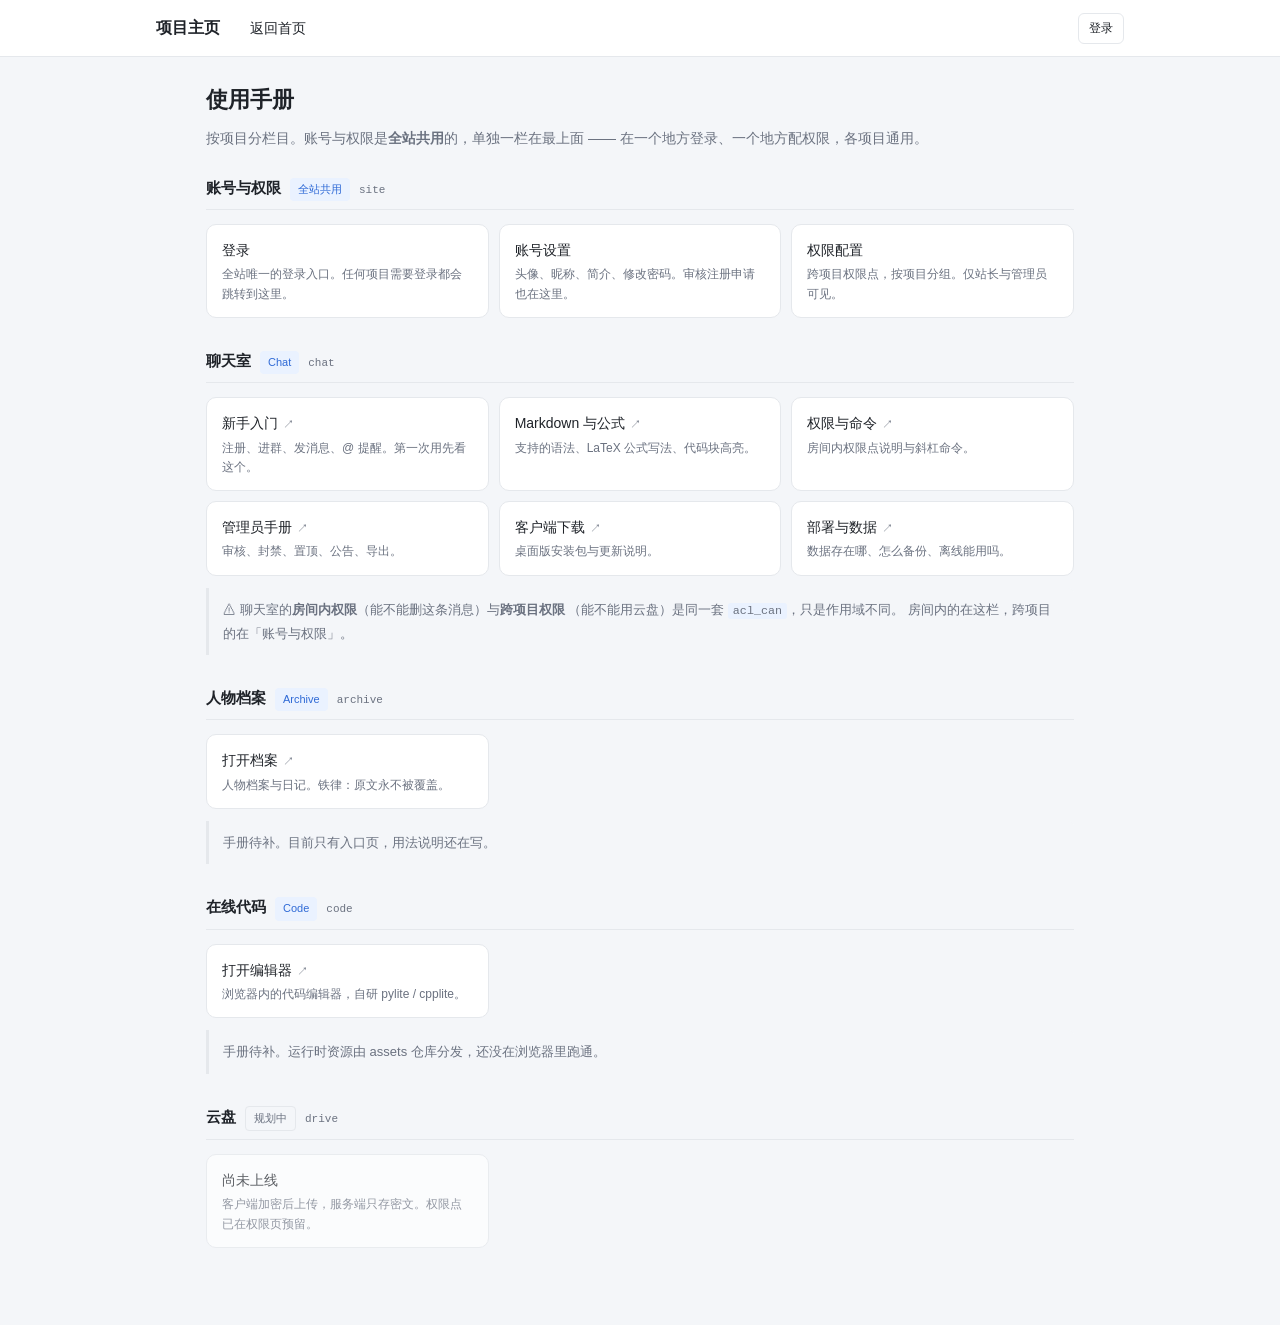
==== docs/index.html @ f7e34aa9 "S-126 私有项目名不落进公开源码：删 perm.html 硬编码项目名映射（含注释里抄写真实名字的二次踩坑）；主页隐藏入口补编号与能力边界说明" ====
<!DOCTYPE html>
<html lang="zh-CN">
<head>
<meta charset="utf-8">
<meta name="viewport" content="width=device-width,initial-scale=1">
<title>使用手册 · 全站</title>
<link rel="icon" href="data:image/svg+xml,%3Csvg xmlns='http://www.w3.org/2000/svg' viewBox='0 0 32 32'%3E%3Crect width='32' height='32' rx='7' fill='%233b7ff2'/%3E%3Cpath d='M8 11h16M8 16h11' stroke='%23fff' stroke-width='2.4' stroke-linecap='round'/%3E%3C/svg%3E">
<link rel="stylesheet" href="../assets/style.css">
<style>
  /* 本页只加"栏目分组"与"卡片列表"两类样式，
     配色一律复用 assets/style.css —— 换主题时手册必须跟着变，
     否则从主页点进来颜色突变，看着像跳到了别的站。 */
  .doc-wrap { max-width: 900px; margin: 0 auto; padding: 24px 16px 48px; }
  .doc-lead { font-size: 14px; color: var(--dim); line-height: 1.8; margin: 0 0 24px; }

  /* 栏目：按项目分。★ 这是"统一界面 + 分栏目"的核心 ——
     每个项目一个 section，项目下线时整段删掉，其余不受影响。 */
  .sec { margin-bottom: 30px; }
  .sec-h { display: flex; align-items: baseline; gap: 9px;
           padding-bottom: 8px; border-bottom: 1px solid var(--border); margin-bottom: 14px; }
  .sec-name { font-size: 15px; font-weight: 600; }
  .sec-tag { font-size: 11px; padding: 2px 8px; border-radius: 4px;
             background: var(--brand-soft); color: var(--brand-dark); }
  .sec-tag-planned { background: transparent; border: 1px solid var(--border); color: var(--dim); }
  .sec-key { font-size: 11px; color: var(--dim); font-family: ui-monospace, monospace; }

  .cards { display: grid; grid-template-columns: repeat(auto-fill, minmax(240px, 1fr)); gap: 10px; }
  .card { display: block; padding: 13px 15px; border: 1px solid var(--border);
          border-radius: var(--radius); background: var(--panel);
          text-decoration: none; color: inherit; }
  .card:hover { border-color: var(--brand); }
  .card-t { font-size: 14px; font-weight: 500; margin-bottom: 3px; }
  .card-d { font-size: 12px; color: var(--dim); line-height: 1.6; }

  /* 外部项目手册：标出来，让用户知道会跳到别处 */
  .card-ext .card-t::after {
    content: '↗'; font-size: 11px; color: var(--dim); margin-left: 5px;
  }

  .note { font-size: 13px; color: var(--dim); line-height: 1.8;
          background: var(--bg); border-left: 3px solid var(--border);
          padding: 10px 14px; border-radius: 0 6px 6px 0; }
  .note code { font-family: ui-monospace, monospace; }
</style>
</head>
<body>

<nav class="nav">
  <div class="nav-inner">
    <a class="logo" href="../index.html">项目主页</a>
    <div class="nav-links"><a href="../index.html">返回首页</a></div>
    <div id="acctHost" class="acct-host"></div>
  </div>
</nav>

<div class="doc-wrap">
  <h1 style="font-size:22px;margin:0 0 6px">使用手册</h1>
  <p class="doc-lead">
    按项目分栏目。账号与权限是<b>全站共用</b>的，单独一栏在最上面 ——
    在一个地方登录、一个地方配权限，各项目通用。
  </p>

  <!-- ── 集群层：账号与权限 ──────────────────────────────────
       ★ 排最前，因为它是跨项目的：不管你要用哪个项目，
         先得有账号、有权限。放最后的话新用户会先钻进某个
         项目的手册，卡在"登录不了"上而不知道问题在别处。 -->
  <section class="sec">
    <div class="sec-h">
      <span class="sec-name">账号与权限</span>
      <span class="sec-tag">全站共用</span>
      <span class="sec-key">site</span>
    </div>
    <div class="cards">
      <a class="card" href="../login.html">
        <div class="card-t">登录</div>
        <div class="card-d">全站唯一的登录入口。任何项目需要登录都会跳转到这里。</div>
      </a>
      <a class="card" href="../account.html">
        <div class="card-t">账号设置</div>
        <div class="card-d">头像、昵称、简介、修改密码。审核注册申请也在这里。</div>
      </a>
      <a class="card" href="../perm.html">
        <div class="card-t">权限配置</div>
        <div class="card-d">跨项目权限点，按项目分组。仅站长与管理员可见。</div>
      </a>
    </div>
  </section>

  <!-- ── 聊天室 ─────────────────────────────────────────── -->
  <section class="sec">
    <div class="sec-h">
      <span class="sec-name">聊天室</span>
      <span class="sec-tag">Chat</span>
      <span class="sec-key">chat</span>
    </div>
    <div class="cards">
      <a class="card card-ext" href="../Chat/docs/getting-started.html">
        <div class="card-t">新手入门</div>
        <div class="card-d">注册、进群、发消息、@ 提醒。第一次用先看这个。</div>
      </a>
      <a class="card card-ext" href="../Chat/docs/markdown.html">
        <div class="card-t">Markdown 与公式</div>
        <div class="card-d">支持的语法、LaTeX 公式写法、代码块高亮。</div>
      </a>
      <a class="card card-ext" href="../Chat/docs/permissions.html">
        <div class="card-t">权限与命令</div>
        <div class="card-d">房间内权限点说明与斜杠命令。</div>
      </a>
      <a class="card card-ext" href="../Chat/docs/admin.html">
        <div class="card-t">管理员手册</div>
        <div class="card-d">审核、封禁、置顶、公告、导出。</div>
      </a>
      <a class="card card-ext" href="../Chat/docs/client.html">
        <div class="card-t">客户端下载</div>
        <div class="card-d">桌面版安装包与更新说明。</div>
      </a>
      <a class="card card-ext" href="../Chat/docs/deploy.html">
        <div class="card-t">部署与数据</div>
        <div class="card-d">数据存在哪、怎么备份、离线能用吗。</div>
      </a>
    </div>
    <div class="note" style="margin-top:12px">
      ⚠ 聊天室的<b>房间内权限</b>（能不能删这条消息）与<b>跨项目权限</b>
      （能不能用云盘）是同一套 <code>acl_can</code>，只是作用域不同。
      房间内的在这栏，跨项目的在「账号与权限」。
    </div>
  </section>

  <!-- ── 档案 ───────────────────────────────────────────── -->
  <section class="sec">
    <div class="sec-h">
      <span class="sec-name">人物档案</span>
      <span class="sec-tag">Archive</span>
      <span class="sec-key">archive</span>
    </div>
    <div class="cards">
      <a class="card card-ext" href="../Archive/index.html">
        <div class="card-t">打开档案</div>
        <div class="card-d">人物档案与日记。铁律：原文永不被覆盖。</div>
      </a>
    </div>
    <div class="note" style="margin-top:12px">
      手册待补。目前只有入口页，用法说明还在写。
    </div>
  </section>

  <!-- ── 代码 ───────────────────────────────────────────── -->
  <section class="sec">
    <div class="sec-h">
      <span class="sec-name">在线代码</span>
      <span class="sec-tag">Code</span>
      <span class="sec-key">code</span>
    </div>
    <div class="cards">
      <a class="card card-ext" href="../Code/index.html">
        <div class="card-t">打开编辑器</div>
        <div class="card-d">浏览器内的代码编辑器，自研 pylite / cpplite。</div>
      </a>
    </div>
    <div class="note" style="margin-top:12px">
      手册待补。运行时资源由 assets 仓库分发，还没在浏览器里跑通。
    </div>
  </section>

  <!-- ── 云盘 ───────────────────────────────────────────── -->
  <section class="sec">
    <div class="sec-h">
      <span class="sec-name">云盘</span>
      <span class="sec-tag sec-tag-planned">规划中</span>
      <span class="sec-key">drive</span>
    </div>
    <div class="cards">
      <div class="card" style="opacity:.7;cursor:default">
        <div class="card-t">尚未上线</div>
        <div class="card-d">客户端加密后上传，服务端只存密文。权限点已在权限页预留。</div>
      </div>
    </div>
  </section>

</div>

<script src="../assets/identity.js"></script>
<script>
  SiteIdentity && SiteIdentity.mount(document.getElementById('acctHost'));
</script>
</body>
</html>
---- assets/style.css ----
/* ==================================================================
 * 个人主页样式 —— 无外部依赖，全部使用系统字体
 * ================================================================== */
:root{
  --brand:#3b7ff2; --brand-dark:#2f6ad6; --brand-soft:#eaf2ff;
  --bg:#f4f6f9; --panel:#fff; --text:#1f2329; --dim:#6b7280;
  --border:#e5e8ec; --radius:10px;
}
body.dark{
  --brand:#4d8bf5; --brand-dark:#3b7ff2; --brand-soft:#1b2735;
  --bg:#101216; --panel:#171a1f; --text:#e6e6e6; --dim:#9aa0a6;
  --border:#2a2e35;
}
*{box-sizing:border-box}
body{
  margin:0; background:var(--bg); color:var(--text);
  font-family:-apple-system,BlinkMacSystemFont,"Segoe UI","PingFang SC","Hiragino Sans GB","Microsoft YaHei",sans-serif;
  font-size:15px; line-height:1.75; -webkit-text-size-adjust:100%;
}
a{color:var(--brand);text-decoration:none}
a:hover{text-decoration:underline}
code{background:var(--brand-soft);padding:1px 5px;border-radius:3px;font-family:ui-monospace,Menlo,Consolas,monospace;font-size:.9em}

/* 账号区（Q-Site-S-121）────────────────────────────────
   由 assets/identity.js 渲染。类名必须与 Chat/assets/site.css 那份
   完全一致：两边共用同一个脚本、同一套类，改一处就够。
   ⚠ 上次漏加了这一整段，账号区在页面上裸奔（无高宽、无头像圆形），
     而断言只检查了 index.html 有容器 —— "容器在、样式没加"抓不到。
     所以这次把 .acct-host 也写进锚点，两边一起验。 */
.acct-host { display: flex; align-items: center; gap: 8px; }
.acct-box  { display: flex; align-items: center; gap: 7px; }
.acct-av {
  width: 26px; height: 26px; border-radius: 50%;
  display: inline-flex; align-items: center; justify-content: center;
  color: #fff; font-size: 12px; font-weight: 600; flex: none;
  background-color: #8c8c8c;   /* 首字可能是 emoji，兜底防透明圆 */
}
.acct-owner { box-shadow: 0 0 0 2px var(--brand); }
.acct-admin { box-shadow: 0 0 0 2px var(--border); }
.acct-name { font-size: 13px; font-weight: 500; max-width: 90px;
             overflow: hidden; text-overflow: ellipsis; white-space: nowrap; }
.acct-role { font-size: 11px; padding: 1px 6px; border-radius: 4px;
             background: var(--brand-soft); color: var(--brand-dark); flex: none; }
/* 待审核 / 已封禁必须与正常角色视觉分开：
   登了录却什么都用不了，界面不说，用户只会以为站点坏了。 */
.acct-pending { background: #fff3cd; color: #8a6100; }
.acct-btn {
  font-size: 12px; padding: 4px 10px; border-radius: 6px;
  border: 1px solid var(--border); background: var(--panel); color: var(--text);
  text-decoration: none; cursor: pointer; flex: none; font-family: inherit;
}
.acct-btn:hover { border-color: var(--brand); color: var(--brand); }
.acct-out { border-color: transparent; background: transparent; color: var(--dim); padding: 4px 6px; }
.acct-out:hover { color: #d93025; }
.acct-off { opacity: .65; cursor: default; }
@media (max-width: 560px) { .acct-name, .acct-role { display: none; } }

/* 导航 */
.nav{background:var(--panel);border-bottom:1px solid var(--border);position:sticky;top:0;z-index:50}
.nav-inner{max-width:1000px;margin:0 auto;padding:0 16px;height:56px;display:flex;align-items:center;gap:18px}
.logo{font-size:16px;font-weight:700;color:var(--text);white-space:nowrap}
.logo:hover{text-decoration:none}
.nav-links{display:flex;gap:4px;flex:1}
.nav-links a{padding:6px 12px;border-radius:6px;color:var(--text);font-size:14px}
.nav-links a:hover{background:var(--brand-soft);text-decoration:none}
.icon-btn{border:1px solid var(--border);background:var(--panel);color:var(--text);border-radius:6px;
  width:32px;height:32px;cursor:pointer;font-size:14px;display:flex;align-items:center;justify-content:center}
.icon-btn:hover{border-color:var(--brand);color:var(--brand)}

/* 容器 */
.wrap{max-width:1000px;margin:0 auto;padding:28px 16px 60px}
section{margin-bottom:38px;scroll-margin-top:70px}
h2{font-size:20px;margin:0 0 14px;padding-left:10px;border-left:4px solid var(--brand)}

/* Hero */
.hero{background:linear-gradient(135deg,var(--brand),#2f6ad6);color:#fff;
  border-radius:14px;padding:48px 34px;margin-bottom:34px}
.hero h1{margin:0 0 8px;font-size:32px;line-height:1.35}
.hero .sub{margin:0 0 18px;opacity:.93;font-size:15.5px}
.hero-btns{display:flex;gap:10px;flex-wrap:wrap}
.btn{display:inline-block;padding:9px 20px;border-radius:6px;font-size:14px;cursor:pointer;transition:.15s}
.btn:hover{text-decoration:none;opacity:.9}
.btn-primary{background:#fff;color:var(--brand);font-weight:600}
.btn-ghost{background:rgba(255,255,255,.14);color:#fff;border:1px solid rgba(255,255,255,.4)}

/* 卡片 */
.grid{display:grid;grid-template-columns:repeat(auto-fill,minmax(260px,1fr));gap:14px}
.card{background:var(--panel);border:1px solid var(--border);border-radius:var(--radius);
  padding:18px;transition:.15s;display:block;color:inherit}
.card:hover{border-color:var(--brand);transform:translateY(-2px);text-decoration:none}
.card h3{margin:0 0 6px;font-size:15.5px}
.card p{margin:0;font-size:13.5px;color:var(--dim);line-height:1.65}
.card-icon{font-size:22px;margin-bottom:8px;display:block}

/* 标签 */
.tags{display:flex;flex-wrap:wrap;gap:8px;margin-top:12px}
.tag{background:var(--brand-soft);color:var(--brand);padding:4px 12px;border-radius:14px;font-size:13px}

/* 关于 */
.panel{background:var(--panel);border:1px solid var(--border);border-radius:var(--radius);padding:22px}
.panel p{margin:0 0 12px}
.panel p:last-child{margin-bottom:0}

/* 时间线 */
.timeline{border-left:2px solid var(--border);padding-left:18px;margin-left:6px}
.tl-item{position:relative;padding-bottom:18px}
.tl-item::before{content:'';position:absolute;left:-25px;top:7px;width:10px;height:10px;
  border-radius:50%;background:var(--brand);border:2px solid var(--panel)}
.tl-date{font-size:12.5px;color:var(--dim)}
.tl-title{font-weight:600;font-size:15px;margin:1px 0 2px}
.tl-desc{font-size:13.5px;color:var(--dim)}

/* 页脚 */
.foot{border-top:1px solid var(--border);background:var(--panel);
  padding:26px 16px;text-align:center;color:var(--dim);font-size:13px}
.foot a{color:var(--dim)}

@media(max-width:720px){
  .nav-inner{gap:10px;height:52px}
  .hero{padding:32px 20px}
  .hero h1{font-size:24px}
  .wrap{padding:18px 12px 40px}
}


/* ================= 线性图标 =================
 * 换掉 emoji：跨平台渲染不一致、深色模式下部分 emoji 自带颜色不跟主题变。
 * 本页的深色变量与 Chat 项目不是同一套，所以显式给 --icon 兜底，
 * 不纯靠继承父元素文字色 —— 否则深色下图标可能过暗看不见。 */
:root { --icon: #3b7ff2; }
body.dark { --icon: #7db3ff; }

.ic {
  width: 20px; height: 20px;
  display: inline-block;
  vertical-align: middle;
  flex: none;
  fill: none;
  stroke: currentColor;
  stroke-width: 1.8;
  stroke-linecap: round;
  stroke-linejoin: round;
}
.ic-sm { width: 16px; height: 16px; }
.ic-lg { width: 22px; height: 22px; }
.ic-fill { fill: currentColor; stroke: none; }

.card-icon {
  display: inline-flex;
  align-items: center;
  justify-content: center;
  color: var(--icon);
  margin-bottom: 8px;
}
.card-icon .ic { width: 20px; height: 20px; }

.icon-btn { display: inline-flex; align-items: center; justify-content: center; }
.icon-btn .ic { width: 18px; height: 18px; }


/* 卡片：整张可点，但原来没有任何可点的暗示 */
.card-main { position: relative; }
.card-hit { display: block; color: inherit; text-decoration: none; }
.card-src { z-index: 2; }
.card-link {
  display: inline-block;
  margin-top: 10px;
  color: var(--icon);
  font-size: 13px;
  font-weight: 600;
}
.card-src {
  position: absolute;
  right: 12px; bottom: 12px;
  display: inline-flex; align-items: center; gap: 4px;
  font-size: 12px; color: #888; text-decoration: none;
  padding: 3px 8px; border-radius: 4px;
}
.card-src:hover { background: rgba(0,0,0,.06); color: var(--icon); }
body.dark .card-src:hover { background: rgba(255,255,255,.08); }
.card-src .ic { width: 14px; height: 14px; }
.card:hover { transform: translateY(-2px); }
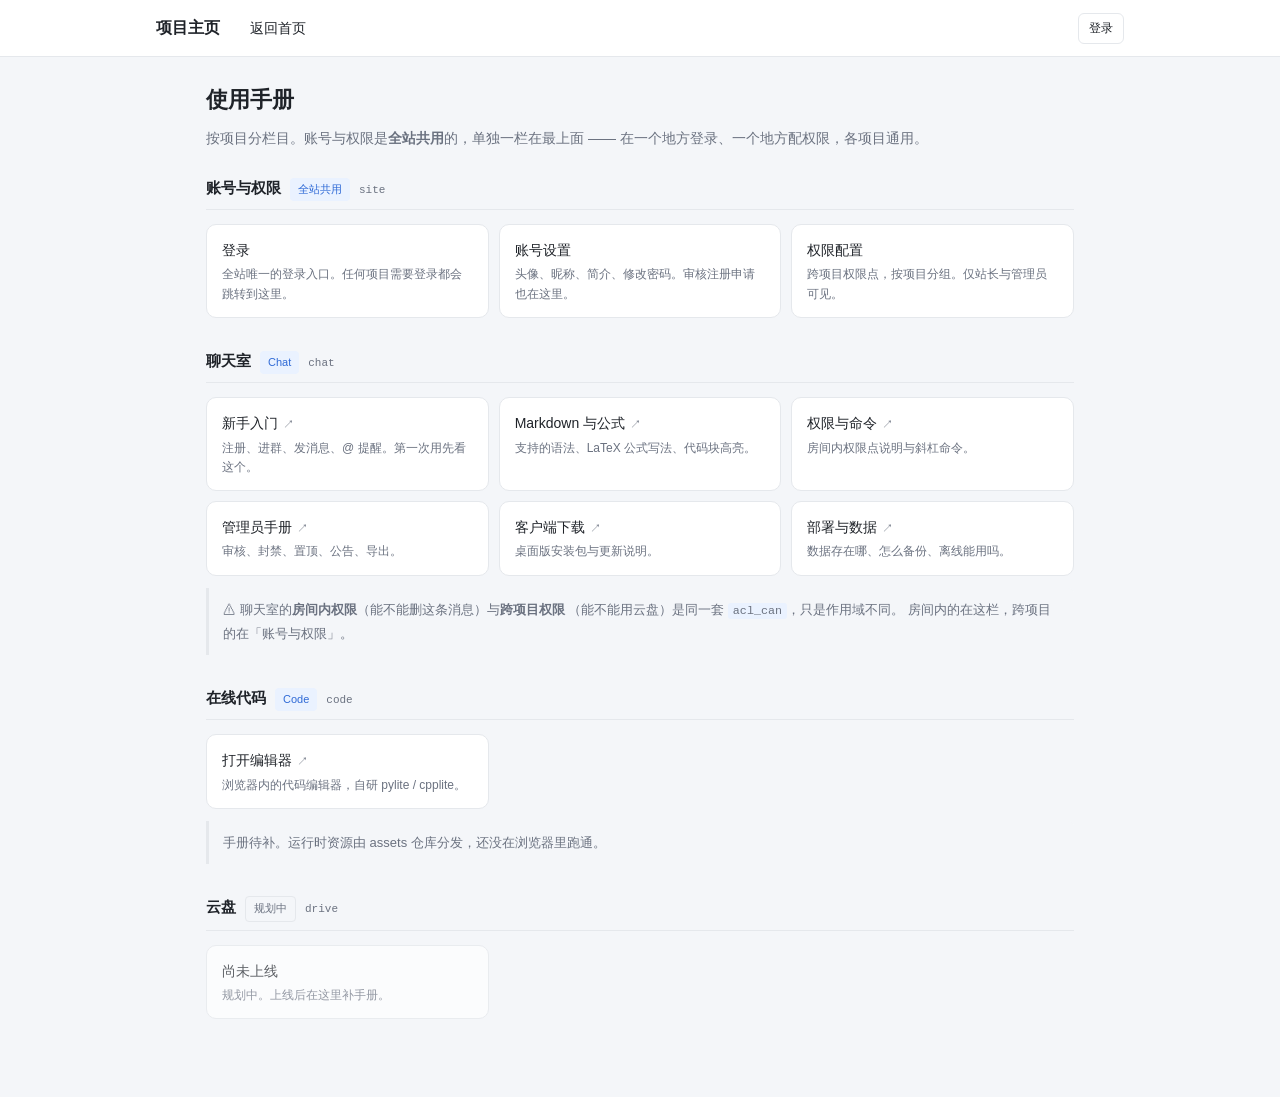
==== commit 2132e292: "S-128 手册总站化：新增 docs/index.html 按项目分栏目（账号与权限排最前）；主页导航加手册入口；私有项目不进公开手册" ====
--- a/docs/index.html
+++ b/docs/index.html
@@ -58,6 +58,13 @@
   <p class="doc-lead">
     按项目分栏目。账号与权限是<b>全站共用</b>的，单独一栏在最上面 ——
     在一个地方登录、一个地方配权限，各项目通用。
+    <!-- ⚠ Q-Chat-S-128：手册总站化。原来每个项目一套手册，
+         现在统一界面、按项目分栏目 —— 项目多了以后，
+         分散的手册会让用户不知道该看哪一份。
+         ⚠ Q-Chat-S-126：本页是公开页面，所以**只列公开项目**。
+         私有项目不进这里 —— 手册按定义要写功能清单与用法，
+         那正是"公开库不留功能清单"要避开的。
+         它们的入口另有安排，不在手册里。 -->
   </p>
 
   <!-- ── 集群层：账号与权限 ──────────────────────────────────
@@ -126,24 +133,6 @@
     </div>
   </section>
 
-  <!-- ── 档案 ───────────────────────────────────────────── -->
-  <section class="sec">
-    <div class="sec-h">
-      <span class="sec-name">人物档案</span>
-      <span class="sec-tag">Archive</span>
-      <span class="sec-key">archive</span>
-    </div>
-    <div class="cards">
-      <a class="card card-ext" href="../Archive/index.html">
-        <div class="card-t">打开档案</div>
-        <div class="card-d">人物档案与日记。铁律：原文永不被覆盖。</div>
-      </a>
-    </div>
-    <div class="note" style="margin-top:12px">
-      手册待补。目前只有入口页，用法说明还在写。
-    </div>
-  </section>
-
   <!-- ── 代码 ───────────────────────────────────────────── -->
   <section class="sec">
     <div class="sec-h">
@@ -172,7 +161,7 @@
     <div class="cards">
       <div class="card" style="opacity:.7;cursor:default">
         <div class="card-t">尚未上线</div>
-        <div class="card-d">客户端加密后上传，服务端只存密文。权限点已在权限页预留。</div>
+        <div class="card-d">规划中。上线后在这里补手册。</div>
       </div>
     </div>
   </section>
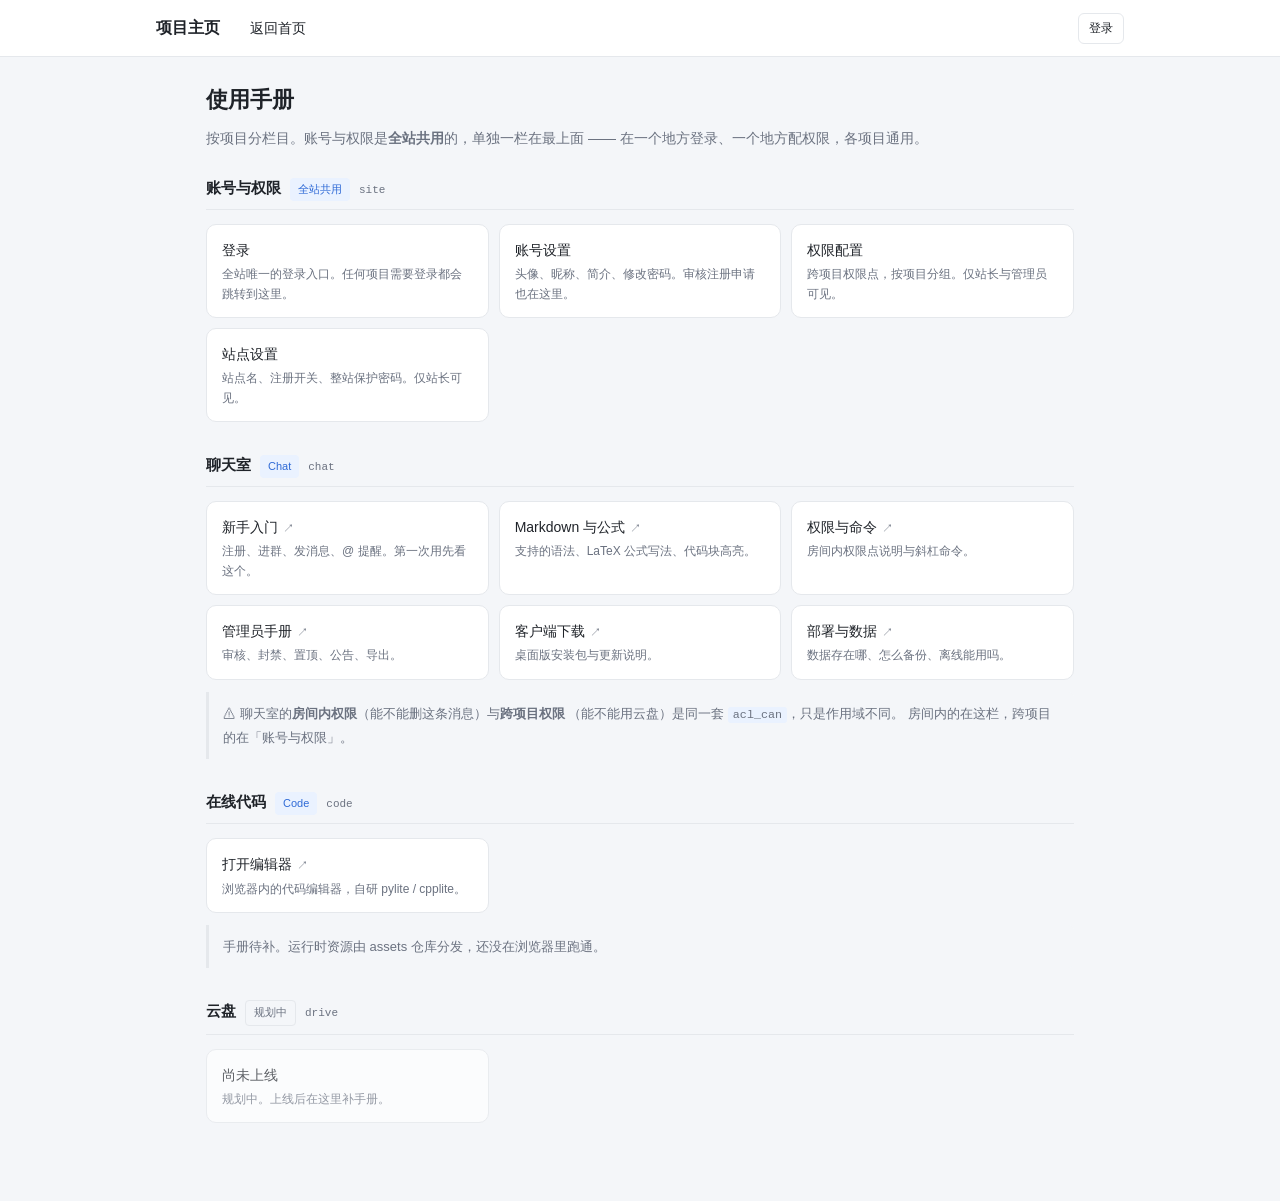
==== commit 28305cb6: "S-135 站点设置页 site.html：站点名/注册开关/保护密码/站长自助解封（三个此前只有服务端函数、无界面的功能）" ====
--- a/docs/index.html
+++ b/docs/index.html
@@ -2,6 +2,24 @@
 <html lang="zh-CN">
 <head>
 <meta charset="utf-8">
+    <!-- Q-Chat-S-131（外部报告 F-2）：内容安全策略。
+         GitHub Pages 设不了 HTTP 响应头，只能用 meta 标签 ——
+         它能覆盖绝大多数指令（frame-ancestors / report-uri 除外）。
+
+         作用：页面被注入外部脚本时，浏览器直接拒绝加载。
+         本站无任何第三方 JS 依赖，所以 default-src 'self' 就够了。
+
+         ⚠ 为什么 script-src 保留了 'unsafe-inline'：
+            这些页面都有内联 <script> 初始化代码（共 7 处）。
+            要去掉它得改用 nonce 或 hash，而 hash 每次改代码都要重算 ——
+            维护性差，容易在改完后静默失效（脚本被拦、页面白屏）。
+            保留 'unsafe-inline' **仍能挡住外部域的脚本注入**，
+            那是 XSS 的主要危害形式；内联代码是我们自己写的，不是注入的。
+
+         ⚠ connect-src 必须放行 Supabase —— 身份服务要调它。
+            写成 'self' 的话登录/权限页直接全部失效。
+         ⚠ img-src 要放行 data:/blob: —— 头像是 canvas 生成的 data URL。 -->
+    <meta http-equiv="Content-Security-Policy" content="default-src 'self'; script-src 'self' 'unsafe-inline'; style-src 'self' 'unsafe-inline'; img-src 'self' data: blob:; connect-src 'self' https://pimryrsxkwyafmponegp.supabase.co; font-src 'self' data:; base-uri 'self'; form-action 'self'">
 <meta name="viewport" content="width=device-width,initial-scale=1">
 <title>使用手册 · 全站</title>
 <link rel="icon" href="data:image/svg+xml,%3Csvg xmlns='http://www.w3.org/2000/svg' viewBox='0 0 32 32'%3E%3Crect width='32' height='32' rx='7' fill='%233b7ff2'/%3E%3Cpath d='M8 11h16M8 16h11' stroke='%23fff' stroke-width='2.4' stroke-linecap='round'/%3E%3C/svg%3E">
@@ -90,6 +108,10 @@
         <div class="card-t">权限配置</div>
         <div class="card-d">跨项目权限点，按项目分组。仅站长与管理员可见。</div>
       </a>
+      <a class="card" href="../site.html">
+        <div class="card-t">站点设置</div>
+        <div class="card-d">站点名、注册开关、整站保护密码。仅站长可见。</div>
+      </a>
     </div>
   </section>
 
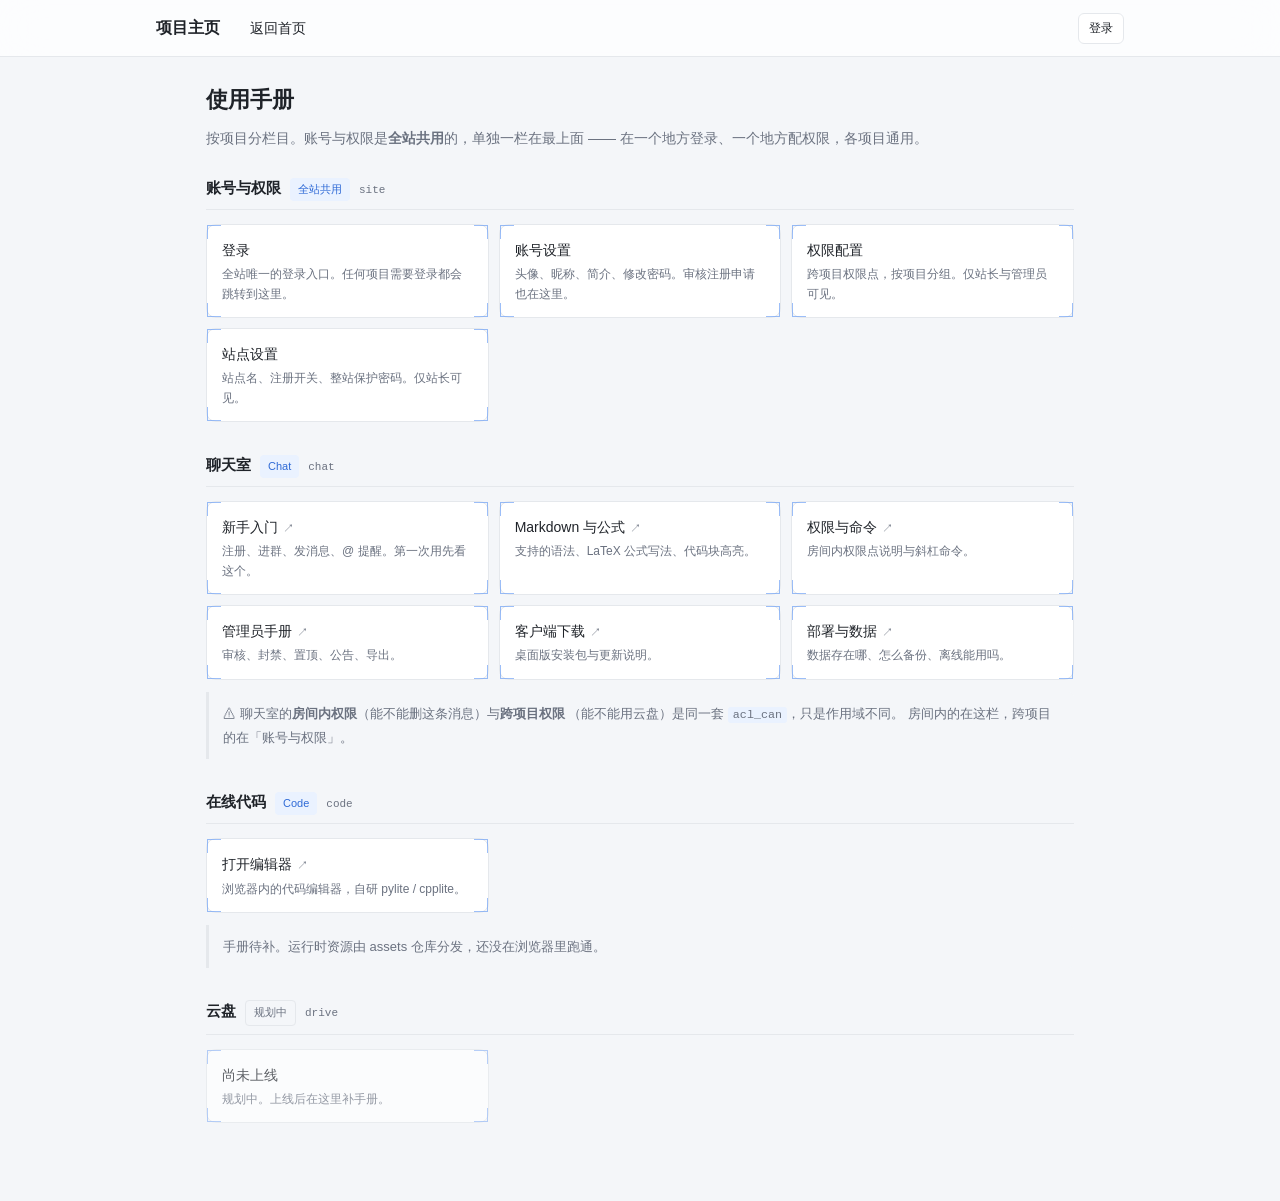
==== commit 8a330840: "style: 引用样式库 css_effect_map_collection 追加视觉效果（毛玻璃/滚动指示器/四角边框/气泡背景）" ====
--- a/docs/index.html
+++ b/docs/index.html
@@ -23,7 +23,207 @@
 <meta name="viewport" content="width=device-width,initial-scale=1">
 <title>使用手册 · 全站</title>
 <link rel="icon" href="data:image/svg+xml,%3Csvg xmlns='http://www.w3.org/2000/svg' viewBox='0 0 32 32'%3E%3Crect width='32' height='32' rx='7' fill='%233b7ff2'/%3E%3Cpath d='M8 11h16M8 16h11' stroke='%23fff' stroke-width='2.4' stroke-linecap='round'/%3E%3C/svg%3E">
-<link rel="stylesheet" href="../assets/style.css">
+<style>
+/* __INLINED__ 由 assets/style.css 生成，勿手改；改样式请改源文件后重跑 inline-css.py */
+/* ==================================================================
+ * 个人主页样式 —— 无外部依赖，全部使用系统字体
+ * ================================================================== */
+:root{
+  --brand:#3b7ff2; --brand-dark:#2f6ad6; --brand-soft:#eaf2ff;
+  --bg:#f4f6f9; --panel:#fff; --text:#1f2329; --dim:#6b7280;
+  --border:#e5e8ec; --radius:10px;
+}
+body.dark{
+  --brand:#4d8bf5; --brand-dark:#3b7ff2; --brand-soft:#1b2735;
+  --bg:#101216; --panel:#171a1f; --text:#e6e6e6; --dim:#9aa0a6;
+  --border:#2a2e35;
+}
+*{box-sizing:border-box}
+body{
+  margin:0; background:var(--bg); color:var(--text);
+  font-family:-apple-system,BlinkMacSystemFont,"Segoe UI","PingFang SC","Hiragino Sans GB","Microsoft YaHei",sans-serif;
+  font-size:15px; line-height:1.75; -webkit-text-size-adjust:100%;
+}
+a{color:var(--brand);text-decoration:none}
+a:hover{text-decoration:underline}
+code{background:var(--brand-soft);padding:1px 5px;border-radius:3px;font-family:ui-monospace,Menlo,Consolas,monospace;font-size:.9em}
+
+/* 账号区（Q-Site-S-121）────────────────────────────────
+   由 assets/identity.js 渲染。类名必须与 Chat/assets/site.css 那份
+   完全一致：两边共用同一个脚本、同一套类，改一处就够。
+   ⚠ 上次漏加了这一整段，账号区在页面上裸奔（无高宽、无头像圆形），
+     而断言只检查了 index.html 有容器 —— "容器在、样式没加"抓不到。
+     所以这次把 .acct-host 也写进锚点，两边一起验。 */
+.acct-host { display: flex; align-items: center; gap: 8px; }
+.acct-box  { display: flex; align-items: center; gap: 7px; }
+.acct-av {
+  width: 26px; height: 26px; border-radius: 50%;
+  display: inline-flex; align-items: center; justify-content: center;
+  color: #fff; font-size: 12px; font-weight: 600; flex: none;
+  background-color: #8c8c8c;   /* 首字可能是 emoji，兜底防透明圆 */
+}
+.acct-owner { box-shadow: 0 0 0 2px var(--brand); }
+.acct-admin { box-shadow: 0 0 0 2px var(--border); }
+.acct-name { font-size: 13px; font-weight: 500; max-width: 90px;
+             overflow: hidden; text-overflow: ellipsis; white-space: nowrap; }
+.acct-role { font-size: 11px; padding: 1px 6px; border-radius: 4px;
+             background: var(--brand-soft); color: var(--brand-dark); flex: none; }
+/* 待审核 / 已封禁必须与正常角色视觉分开：
+   登了录却什么都用不了，界面不说，用户只会以为站点坏了。 */
+.acct-pending { background: #fff3cd; color: #8a6100; }
+.acct-btn {
+  font-size: 12px; padding: 4px 10px; border-radius: 6px;
+  border: 1px solid var(--border); background: var(--panel); color: var(--text);
+  text-decoration: none; cursor: pointer; flex: none; font-family: inherit;
+}
+.acct-btn:hover { border-color: var(--brand); color: var(--brand); }
+.acct-out { border-color: transparent; background: transparent; color: var(--dim); padding: 4px 6px; }
+.acct-out:hover { color: #d93025; }
+.acct-off { opacity: .65; cursor: default; }
+@media (max-width: 560px) { .acct-name, .acct-role { display: none; } }
+
+/* 导航 */
+.nav{background:var(--panel);border-bottom:1px solid var(--border);position:sticky;top:0;z-index:50}
+.nav-inner{max-width:1000px;margin:0 auto;padding:0 16px;height:56px;display:flex;align-items:center;gap:18px}
+.logo{font-size:16px;font-weight:700;color:var(--text);white-space:nowrap}
+.logo:hover{text-decoration:none}
+.nav-links{display:flex;gap:4px;flex:1}
+.nav-links a{padding:6px 12px;border-radius:6px;color:var(--text);font-size:14px}
+.nav-links a:hover{background:var(--brand-soft);text-decoration:none}
+.icon-btn{border:1px solid var(--border);background:var(--panel);color:var(--text);border-radius:6px;
+  width:32px;height:32px;cursor:pointer;font-size:14px;display:flex;align-items:center;justify-content:center}
+.icon-btn:hover{border-color:var(--brand);color:var(--brand)}
+
+/* 容器 */
+.wrap{max-width:1000px;margin:0 auto;padding:28px 16px 60px}
+section{margin-bottom:38px;scroll-margin-top:70px}
+h2{font-size:20px;margin:0 0 14px;padding-left:10px;border-left:4px solid var(--brand)}
+
+/* Hero */
+.hero{background:linear-gradient(135deg,var(--brand),#2f6ad6);color:#fff;
+  border-radius:14px;padding:48px 34px;margin-bottom:34px}
+.hero h1{margin:0 0 8px;font-size:32px;line-height:1.35}
+.hero .sub{margin:0 0 18px;opacity:.93;font-size:15.5px}
+.hero-btns{display:flex;gap:10px;flex-wrap:wrap}
+.btn{display:inline-block;padding:9px 20px;border-radius:6px;font-size:14px;cursor:pointer;transition:.15s}
+.btn:hover{text-decoration:none;opacity:.9}
+.btn-primary{background:#fff;color:var(--brand);font-weight:600}
+.btn-ghost{background:rgba(255,255,255,.14);color:#fff;border:1px solid rgba(255,255,255,.4)}
+
+/* 卡片 */
+.grid{display:grid;grid-template-columns:repeat(auto-fill,minmax(260px,1fr));gap:14px}
+.card{background:var(--panel);border:1px solid var(--border);border-radius:var(--radius);
+  padding:18px;transition:.15s;display:block;color:inherit}
+.card:hover{border-color:var(--brand);transform:translateY(-2px);text-decoration:none}
+.card h3{margin:0 0 6px;font-size:15.5px}
+.card p{margin:0;font-size:13.5px;color:var(--dim);line-height:1.65}
+.card-icon{font-size:22px;margin-bottom:8px;display:block}
+
+/* 标签 */
+.tags{display:flex;flex-wrap:wrap;gap:8px;margin-top:12px}
+.tag{background:var(--brand-soft);color:var(--brand);padding:4px 12px;border-radius:14px;font-size:13px}
+
+/* 关于 */
+.panel{background:var(--panel);border:1px solid var(--border);border-radius:var(--radius);padding:22px}
+.panel p{margin:0 0 12px}
+.panel p:last-child{margin-bottom:0}
+
+/* 时间线 */
+.timeline{border-left:2px solid var(--border);padding-left:18px;margin-left:6px}
+.tl-item{position:relative;padding-bottom:18px}
+.tl-item::before{content:'';position:absolute;left:-25px;top:7px;width:10px;height:10px;
+  border-radius:50%;background:var(--brand);border:2px solid var(--panel)}
+.tl-date{font-size:12.5px;color:var(--dim)}
+.tl-title{font-weight:600;font-size:15px;margin:1px 0 2px}
+.tl-desc{font-size:13.5px;color:var(--dim)}
+
+/* 页脚 */
+.foot{border-top:1px solid var(--border);background:var(--panel);
+  padding:26px 16px;text-align:center;color:var(--dim);font-size:13px}
+.foot a{color:var(--dim)}
+
+@media(max-width:720px){
+  /* ⚠ Q-Site-S-139：原来这里只写了 gap 与 height，
+     六个链接（项目/关于本站/手册/账号/权限/站点设置）仍被塞进同一行。
+     实测 360px 视口下：nav-links 被压到 248px 宽、六个链接各 38px，
+     "站点设置"四字在 38px 里必然溢出；nav-links 实际高 110px
+     而 nav-inner 只有 52px —— 子元素向上溢出 y=-29，跑到可视区外。
+     页面还因此产生横向滚动（scrollWidth 390 > 视口 360），能左右拖。
+
+     ★ 修法：链接另起一行，横向可滑动。
+       为什么不用汉堡菜单：那要写 JS、要管展开收起与点击外部关闭，
+       而这个导航只有六个纯链接 —— 横向滑动更简单也更不容易坏。
+       为什么不让它们换行成两三行：那会把内容区顶下去一大截，
+       导航条占掉半个屏幕，比横向滑动难看得多。 */
+  .nav-inner{gap:10px;height:auto;min-height:52px;flex-wrap:wrap;padding:8px 12px;row-gap:6px}
+  .nav-links{order:3;flex:1 0 100%;overflow-x:auto;flex-wrap:nowrap;
+    -webkit-overflow-scrolling:touch;scrollbar-width:none;padding-bottom:2px}
+  .nav-links::-webkit-scrollbar{display:none}
+  .nav-links a{flex:none;white-space:nowrap}
+  .hero{padding:32px 20px}
+  .hero h1{font-size:24px}
+  .wrap{padding:18px 12px 40px}
+}
+
+
+/* ================= 线性图标 =================
+ * 换掉 emoji：跨平台渲染不一致、深色模式下部分 emoji 自带颜色不跟主题变。
+ * 本页的深色变量与 Chat 项目不是同一套，所以显式给 --icon 兜底，
+ * 不纯靠继承父元素文字色 —— 否则深色下图标可能过暗看不见。 */
+:root { --icon: #3b7ff2; }
+body.dark { --icon: #7db3ff; }
+
+.ic {
+  width: 20px; height: 20px;
+  display: inline-block;
+  vertical-align: middle;
+  flex: none;
+  fill: none;
+  stroke: currentColor;
+  stroke-width: 1.8;
+  stroke-linecap: round;
+  stroke-linejoin: round;
+}
+.ic-sm { width: 16px; height: 16px; }
+.ic-lg { width: 22px; height: 22px; }
+.ic-fill { fill: currentColor; stroke: none; }
+
+.card-icon {
+  display: inline-flex;
+  align-items: center;
+  justify-content: center;
+  color: var(--icon);
+  margin-bottom: 8px;
+}
+.card-icon .ic { width: 20px; height: 20px; }
+
+.icon-btn { display: inline-flex; align-items: center; justify-content: center; }
+.icon-btn .ic { width: 18px; height: 18px; }
+
+
+/* 卡片：整张可点，但原来没有任何可点的暗示 */
+.card-main { position: relative; }
+.card-hit { display: block; color: inherit; text-decoration: none; }
+.card-src { z-index: 2; }
+.card-link {
+  display: inline-block;
+  margin-top: 10px;
+  color: var(--icon);
+  font-size: 13px;
+  font-weight: 600;
+}
+.card-src {
+  position: absolute;
+  right: 12px; bottom: 12px;
+  display: inline-flex; align-items: center; gap: 4px;
+  font-size: 12px; color: #888; text-decoration: none;
+  padding: 3px 8px; border-radius: 4px;
+}
+.card-src:hover { background: rgba(0,0,0,.06); color: var(--icon); }
+body.dark .card-src:hover { background: rgba(255,255,255,.08); }
+.card-src .ic { width: 14px; height: 14px; }
+.card:hover { transform: translateY(-2px); }
+</style>
 <style>
   /* 本页只加"栏目分组"与"卡片列表"两类样式，
      配色一律复用 assets/style.css —— 换主题时手册必须跟着变，
@@ -59,6 +259,142 @@
           background: var(--bg); border-left: 3px solid var(--border);
           padding: 10px 14px; border-radius: 0 6px 6px 0; }
   .note code { font-family: ui-monospace, monospace; }
+
+/* ==========================================================================
+   fx-plus.css · 视觉效果增强
+   全部引用自样式库：liuyiming2024/css_effect_map_collection
+     · 毛玻璃效果/index.html    → backdrop-filter 毛玻璃顶栏 / 浮层
+     · 滚动指示器/index.html    → 顶部滚动进度条
+     · css边框四角/index.html   → 卡片四角装饰线
+     · 纯css气泡背景/index.css  → Hero 区上浮气泡背景
+
+   设计约束：
+     1. 只做「追加」，不改动站点原有任何一条规则；
+     2. 不接管主题 —— 各站点已有自己的亮暗方案（Cloud / Code 用
+        [data-theme="dark"]，Chat / 主页用 body.dark），本文件只对
+        这两种写法各补一份深色取值，不新增第三套机制；
+     3. 效果所需 DOM 由 fx-plus.js 注入，不要求改页面结构。
+   ========================================================================== */
+
+/* ---------- 1. 毛玻璃效果（样式库：毛玻璃效果/index.html）---------- */
+/* 顶栏 / 导航：半透明 + 背景模糊，滚动时内容从下方透出 */
+.nav, #topbar, .glass {
+  -webkit-backdrop-filter: blur(20px) saturate(160%);
+  backdrop-filter: blur(20px) saturate(160%);
+  background: rgba(255, 255, 255, .72);
+}
+/* 侧栏与浮层用弱一档的模糊 */
+.sidebar, #sidebar, .modal, .dropdown {
+  -webkit-backdrop-filter: blur(14px);
+  backdrop-filter: blur(14px);
+}
+/* 深色取值：同时兼容 [data-theme="dark"] 与 body.dark 两种既有写法 */
+html[data-theme="dark"] .nav,
+html[data-theme="dark"] #topbar,
+html[data-theme="dark"] .glass,
+body.dark .nav,
+body.dark #topbar,
+body.dark .glass {
+  background: rgba(23, 27, 34, .72);
+}
+html[data-theme="dark"] .sidebar,
+html[data-theme="dark"] #sidebar,
+html[data-theme="dark"] .modal,
+html[data-theme="dark"] .dropdown,
+body.dark .sidebar,
+body.dark #sidebar,
+body.dark .modal,
+body.dark .dropdown {
+  background: rgba(23, 27, 34, .88);
+}
+
+/* ---------- 2. 滚动指示器（样式库：滚动指示器/index.html）---------- */
+#scroll-progress {
+  position: fixed;
+  top: 0;
+  left: 0;
+  height: 3px;
+  width: 0;
+  z-index: 9999;
+  background: linear-gradient(90deg, var(--brand, #3b7ff2), #7ee787);
+  pointer-events: none;
+  transition: width .08s linear;
+}
+
+/* ---------- 3. CSS 边框四角（样式库：css边框四角/index.html）---------- */
+/* 伪元素实现四角各画两条 1px 短线，不需要改 DOM */
+.corner-box { position: relative; }
+.corner-box::before {
+  content: "";
+  position: absolute;
+  inset: 0;
+  pointer-events: none;
+  --c: var(--brand, #3b7ff2);
+  background:
+    linear-gradient(var(--c), var(--c)) 0    0    / 14px 1px no-repeat,
+    linear-gradient(var(--c), var(--c)) 0    0    / 1px 14px no-repeat,
+    linear-gradient(var(--c), var(--c)) 100% 0    / 14px 1px no-repeat,
+    linear-gradient(var(--c), var(--c)) 100% 0    / 1px 14px no-repeat,
+    linear-gradient(var(--c), var(--c)) 0    100% / 14px 1px no-repeat,
+    linear-gradient(var(--c), var(--c)) 0    100% / 1px 14px no-repeat,
+    linear-gradient(var(--c), var(--c)) 100% 100% / 14px 1px no-repeat,
+    linear-gradient(var(--c), var(--c)) 100% 100% / 1px 14px no-repeat;
+  opacity: .5;
+  transition: opacity .2s ease;
+}
+.corner-box:hover::before { opacity: 1; }
+
+/* ---------- 4. 纯 CSS 气泡背景（样式库：纯css气泡背景/index.css）---------- */
+.hero { position: relative; overflow: hidden; }
+.bubble-bgwall {
+  position: absolute;
+  inset: 0;
+  margin: 0;
+  padding: 0;
+  overflow: hidden;
+  list-style: none;
+  pointer-events: none;
+  z-index: 0;
+}
+.bubble-bgwall li {
+  position: absolute;
+  bottom: -60px;
+  display: block;
+  width: 22px;
+  height: 22px;
+  border-radius: 6px;
+  background-color: rgba(59, 127, 242, .16);
+  animation: bubble-up 16s linear infinite;
+}
+html[data-theme="dark"] .bubble-bgwall li,
+body.dark .bubble-bgwall li { background-color: rgba(125, 179, 255, .20); }
+
+.bubble-bgwall li:nth-child(1)  { left: 10%; animation-duration: 15s; }
+.bubble-bgwall li:nth-child(2)  { left: 20%; width: 34px; height: 34px; animation-duration: 11s; animation-delay: 2s; }
+.bubble-bgwall li:nth-child(3)  { left: 25%; animation-duration: 13s; animation-delay: 4s; }
+.bubble-bgwall li:nth-child(4)  { left: 40%; width: 28px; height: 28px; animation-duration: 9s; }
+.bubble-bgwall li:nth-child(5)  { left: 70%; animation-duration: 14s; animation-delay: 1s; }
+.bubble-bgwall li:nth-child(6)  { left: 80%; width: 40px; height: 40px; animation-duration: 12s; animation-delay: 3s; }
+.bubble-bgwall li:nth-child(7)  { left: 32%; width: 46px; height: 46px; animation-duration: 17s; animation-delay: 2s; }
+.bubble-bgwall li:nth-child(8)  { left: 55%; width: 18px; height: 18px; animation-duration: 15s; animation-delay: 4s; }
+.bubble-bgwall li:nth-child(9)  { left: 25%; width: 20px; height: 20px; animation-duration: 12s; animation-delay: 2s; }
+.bubble-bgwall li:nth-child(10) { left: 85%; width: 44px; height: 44px; animation-duration: 16s; animation-delay: 5s; }
+
+@keyframes bubble-up {
+  0%   { opacity: 0;   transform: translateY(0)      rotate(0deg); }
+  15%  { opacity: .65; }
+  50%  { opacity: .85; transform: translateY(-55vh)  rotate(90deg); }
+  100% { opacity: 0;   transform: translateY(-110vh) rotate(180deg); }
+}
+/* 让 Hero 里原有内容浮在气泡之上 */
+.hero > *:not(.bubble-bgwall) { position: relative; z-index: 1; }
+
+/* ---------- 5. 尊重系统的减弱动效偏好 ---------- */
+@media (prefers-reduced-motion: reduce) {
+  .bubble-bgwall { display: none; }
+  .corner-box::before { transition: none; }
+}
+
 </style>
 </head>
 <body>
@@ -194,5 +530,76 @@
 <script>
   SiteIdentity && SiteIdentity.mount(document.getElementById('acctHost'));
 </script>
+<script>
+/* ==========================================================================
+   fx-plus.js · 为 fx-plus.css 注入效果所需 DOM
+   引用自样式库：liuyiming2024/css_effect_map_collection
+     · 滚动指示器  → 顶部进度条
+     · 纯css气泡背景 → Hero 区气泡 <ul><li>
+     · css边框四角  → 给 .card 加 .corner-box
+
+   刻意不碰主题：各站点已有自己的亮暗切换（Cloud / Code 用
+   [data-theme="dark"]，Chat / 主页用 body.dark），这里不接管、
+   不创建第二个切换按钮、不写 localStorage 的主题键。
+   ========================================================================== */
+(function () {
+  "use strict";
+
+  function boot() {
+    injectProgressBar();
+    injectBubbles();
+    markCorners();
+    bindScroll();
+  }
+  if (document.readyState === "loading") {
+    document.addEventListener("DOMContentLoaded", boot);
+  } else {
+    boot();
+  }
+
+  /* ---- 滚动指示器（样式库：滚动指示器） ---- */
+  function injectProgressBar() {
+    if (document.getElementById("scroll-progress")) return;
+    var bar = document.createElement("div");
+    bar.id = "scroll-progress";
+    document.body.appendChild(bar);
+  }
+  function bindScroll() {
+    var bar = document.getElementById("scroll-progress");
+    if (!bar) return;
+    var ticking = false;
+    function update() {
+      var h = document.documentElement.scrollHeight - window.innerHeight;
+      var pct = h > 0 ? Math.min(100, (window.scrollY / h) * 100) : 0;
+      bar.style.width = pct.toFixed(2) + "%";
+      ticking = false;
+    }
+    function onScroll() {
+      if (!ticking) { ticking = true; window.requestAnimationFrame(update); }
+    }
+    window.addEventListener("scroll", onScroll, { passive: true });
+    window.addEventListener("resize", onScroll, { passive: true });
+    update();
+  }
+
+  /* ---- 气泡背景（样式库：纯css气泡背景） ---- */
+  function injectBubbles() {
+    var hero = document.querySelector(".hero");
+    if (!hero || hero.querySelector(".bubble-bgwall")) return;
+    var ul = document.createElement("ul");
+    ul.className = "bubble-bgwall";
+    ul.setAttribute("aria-hidden", "true");
+    for (var i = 0; i < 10; i++) ul.appendChild(document.createElement("li"));
+    hero.insertBefore(ul, hero.firstChild);
+  }
+
+  /* ---- 四角装饰（样式库：css边框四角），只作用于卡片 ---- */
+  function markCorners() {
+    var cards = document.querySelectorAll(".card");
+    for (var i = 0; i < cards.length; i++) cards[i].classList.add("corner-box");
+  }
+})();
+
+</script>
 </body>
 </html>
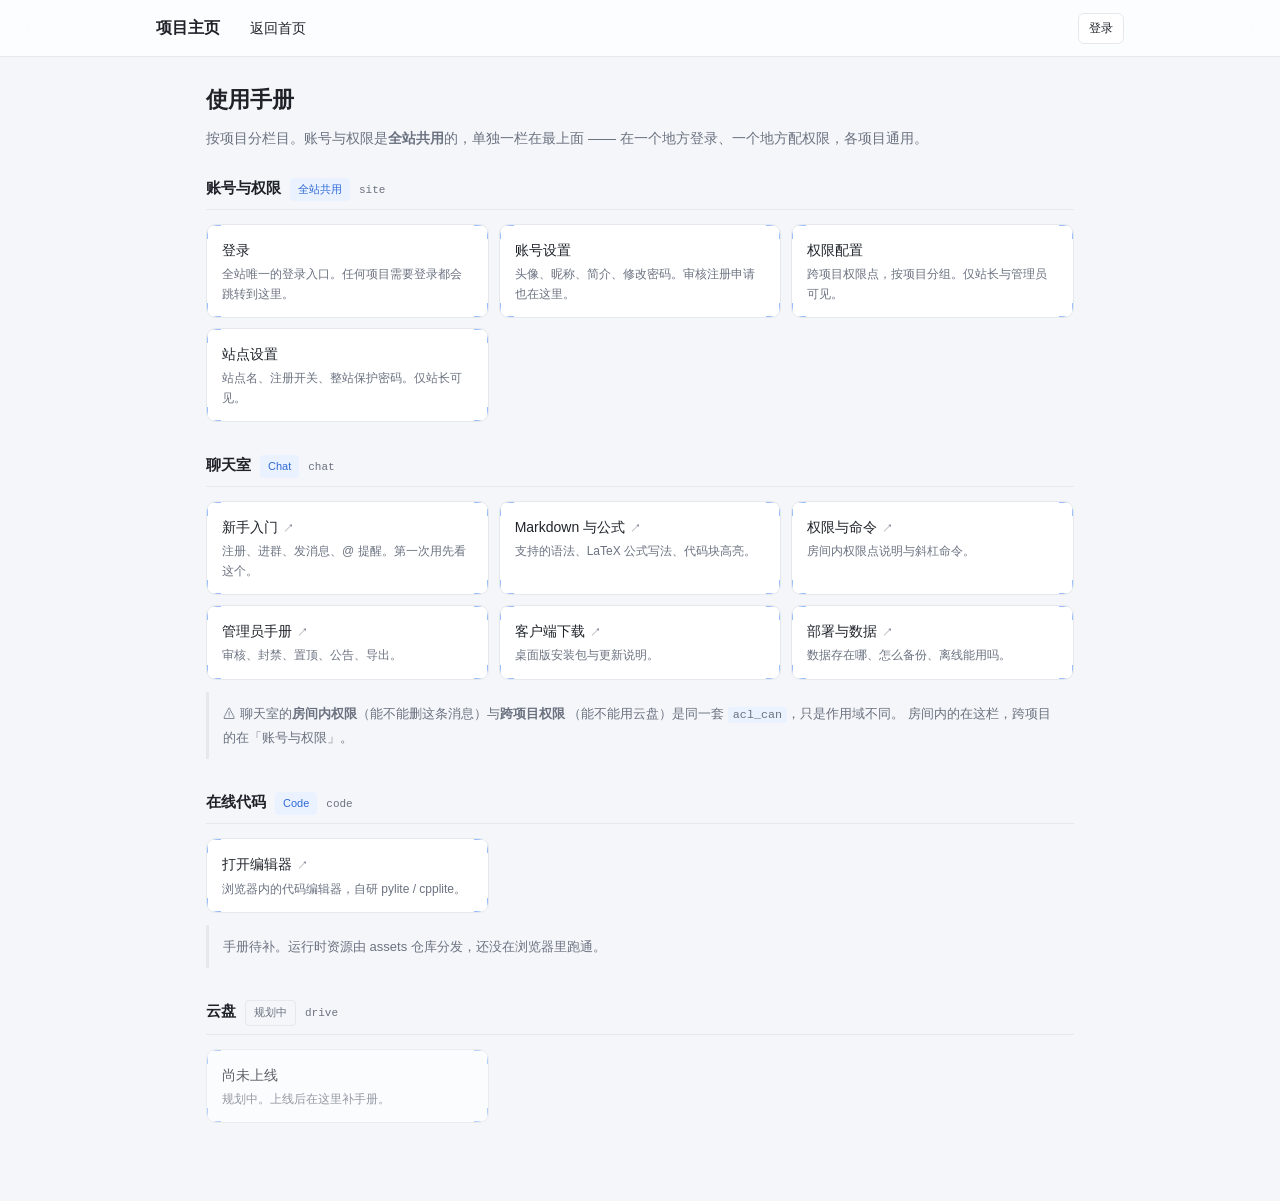
==== commit 3f58ca16: "style: 修气泡浅色下不可见 + 顶栏菜单被侧栏遮挡，并给浮出面板加效果 1. 气泡颜色    原来填充是 rgba(59,127,242,.16)，白底上反差低于可辨阈值，等于白做。    填充" ====
--- a/docs/index.html
+++ b/docs/index.html
@@ -260,6 +260,7 @@
           padding: 10px 14px; border-radius: 0 6px 6px 0; }
   .note code { font-family: ui-monospace, monospace; }
 
+/* FX-PLUS-BEGIN */
 /* ==========================================================================
    fx-plus.css · 视觉效果增强
    全部引用自样式库：liuyiming2024/css_effect_map_collection
@@ -277,13 +278,38 @@
    ========================================================================== */
 
 /* ---------- 1. 毛玻璃效果（样式库：毛玻璃效果/index.html）---------- */
-/* 顶栏 / 导航：半透明 + 背景模糊，滚动时内容从下方透出 */
+
+/* ⚠⚠ 这一段踩过一个真实的坑，删掉前务必先读：
+   最初把 backdrop-filter 加在 #topbar 上，结果右上角「新建文件」菜单
+   被侧栏盖住了 —— 点了没反应、被文件树遮在下面。
+
+   根因：backdrop-filter 和 filter / transform 一样，会给元素同时创建
+   ① 层叠上下文  ② 绝对定位后代的包含块。
+   .top-menu 是 #topbar 的子元素，它的 z-index:60 本来是相对【根层叠
+   上下文】算的（所以盖得住 z-index:55 的侧栏）；#topbar 一变成层叠上下
+   文，这个 60 就被关在了 #topbar 内部，而 #topbar 自己在根上下文里相当
+   于 0 —— 于是整个顶栏子树掉到侧栏下面。
+   实测（Chromium + elementFromPoint）：
+     加 backdrop-filter 前，菜单中心命中 BUTTON；加之后命中侧栏的 .name。
+
+   修法：给 #topbar 显式 position + z-index，把整个顶栏子树抬回 60
+   —— 正好是 .top-menu 原本的层级，相对顺序与改动前一致。
+   注意：只加 position:relative 不够，z-index:auto 不抬层级，实测仍被盖。
+
+   同类排查清单：以后给任何容器加 backdrop-filter / filter / transform /
+   will-change 前，先确认它里面没有需要"浮出"去盖别的元素的子节点。 */
+
 .nav, #topbar, .glass {
   -webkit-backdrop-filter: blur(20px) saturate(160%);
   backdrop-filter: blur(20px) saturate(160%);
   background: rgba(255, 255, 255, .72);
 }
-/* 侧栏与浮层用弱一档的模糊 */
+/* Code 的顶栏原本是 position:static、无 z-index，必须显式抬层级 */
+#topbar {
+  position: relative;
+  z-index: 60;
+}
+/* 侧栏与浮层用弱一档的模糊（这些本来就是浮层，不存在"关住子节点"的问题） */
 .sidebar, #sidebar, .modal, .dropdown {
   -webkit-backdrop-filter: blur(14px);
   backdrop-filter: blur(14px);
@@ -329,6 +355,7 @@
   position: absolute;
   inset: 0;
   pointer-events: none;
+  border-radius: inherit;
   --c: var(--brand, #3b7ff2);
   background:
     linear-gradient(var(--c), var(--c)) 0    0    / 14px 1px no-repeat,
@@ -356,6 +383,10 @@
   pointer-events: none;
   z-index: 0;
 }
+/* ⚠ 第一版填充只有 .16 透明度的蓝，实测在浅色底上几乎看不见 ——
+   白底 + 16% 蓝算出来的实际反差低于肉眼可辨阈值，等于白做。
+   所以填充提到 .38，并加一道同色内描边：气泡上升时会经过文字后方，
+   纯色块容易和文字糊在一起，有描边才有清晰的轮廓。 */
 .bubble-bgwall li {
   position: absolute;
   bottom: -60px;
@@ -363,11 +394,16 @@
   width: 22px;
   height: 22px;
   border-radius: 6px;
-  background-color: rgba(59, 127, 242, .16);
+  background-color: rgba(59, 127, 242, .38);
+  box-shadow: inset 0 0 0 1px rgba(59, 127, 242, .55);
   animation: bubble-up 16s linear infinite;
 }
+/* 深色底反过来：气泡要比背景亮才看得见，换成更亮的蓝 */
 html[data-theme="dark"] .bubble-bgwall li,
-body.dark .bubble-bgwall li { background-color: rgba(125, 179, 255, .20); }
+body.dark .bubble-bgwall li {
+  background-color: rgba(125, 179, 255, .30);
+  box-shadow: inset 0 0 0 1px rgba(125, 179, 255, .48);
+}
 
 .bubble-bgwall li:nth-child(1)  { left: 10%; animation-duration: 15s; }
 .bubble-bgwall li:nth-child(2)  { left: 20%; width: 34px; height: 34px; animation-duration: 11s; animation-delay: 2s; }
@@ -389,11 +425,68 @@
 /* 让 Hero 里原有内容浮在气泡之上 */
 .hero > *:not(.bubble-bgwall) { position: relative; z-index: 1; }
 
-/* ---------- 5. 尊重系统的减弱动效偏好 ---------- */
+/* ---------- 5. 浮出面板：毛玻璃 + 四角 + 入场动画 ---------- */
+/* 只作用于"自己本来就在最上层"的浮出面板。
+   这里加 transform / backdrop-filter 是安全的：它们是层叠的终点，
+   内部没有还要再往外浮的子节点（对比上面 #topbar 那个坑）。
+   入场动画参考样式库「实现modal弹框动画」的位移+淡入思路。 */
+.top-menu,
+.modal-box,
+.dropdown {
+  -webkit-backdrop-filter: blur(18px) saturate(170%);
+  backdrop-filter: blur(18px) saturate(170%);
+}
+html[data-theme="dark"] .top-menu,
+html[data-theme="dark"] .modal-box,
+html[data-theme="dark"] .dropdown,
+body.dark .top-menu,
+body.dark .modal-box,
+body.dark .dropdown {
+  background: rgba(23, 27, 34, .88);
+}
+
+/* 四角装饰直接画在浮出面板上（不必等 JS 加 .corner-box） */
+.top-menu::before,
+.modal-box::before {
+  content: "";
+  position: absolute;
+  inset: 0;
+  pointer-events: none;
+  border-radius: inherit;
+  --c: var(--brand, #3b7ff2);
+  background:
+    linear-gradient(var(--c), var(--c)) 0    0    / 12px 1px no-repeat,
+    linear-gradient(var(--c), var(--c)) 0    0    / 1px 12px no-repeat,
+    linear-gradient(var(--c), var(--c)) 100% 0    / 12px 1px no-repeat,
+    linear-gradient(var(--c), var(--c)) 100% 0    / 1px 12px no-repeat,
+    linear-gradient(var(--c), var(--c)) 0    100% / 12px 1px no-repeat,
+    linear-gradient(var(--c), var(--c)) 0    100% / 1px 12px no-repeat,
+    linear-gradient(var(--c), var(--c)) 100% 100% / 12px 1px no-repeat,
+    linear-gradient(var(--c), var(--c)) 100% 100% / 1px 12px no-repeat;
+  opacity: .45;
+}
+
+@keyframes fx-pop-in {
+  from { opacity: 0; transform: translateY(-6px) scale(.985); }
+  to   { opacity: 1; transform: none; }
+}
+.top-menu.open,
+.modal-box,
+.dropdown {
+  animation: fx-pop-in .16s ease-out;
+}
+
+/* ---------- 6. 尊重系统的减弱动效偏好 ---------- */
 @media (prefers-reduced-motion: reduce) {
   .bubble-bgwall { display: none; }
-  .corner-box::before { transition: none; }
-}
+  .corner-box::before,
+  .top-menu::before,
+  .modal-box::before { transition: none; }
+  .top-menu.open,
+  .modal-box,
+  .dropdown { animation: none; }
+}
+/* FX-PLUS-END */
 
 </style>
 </head>
